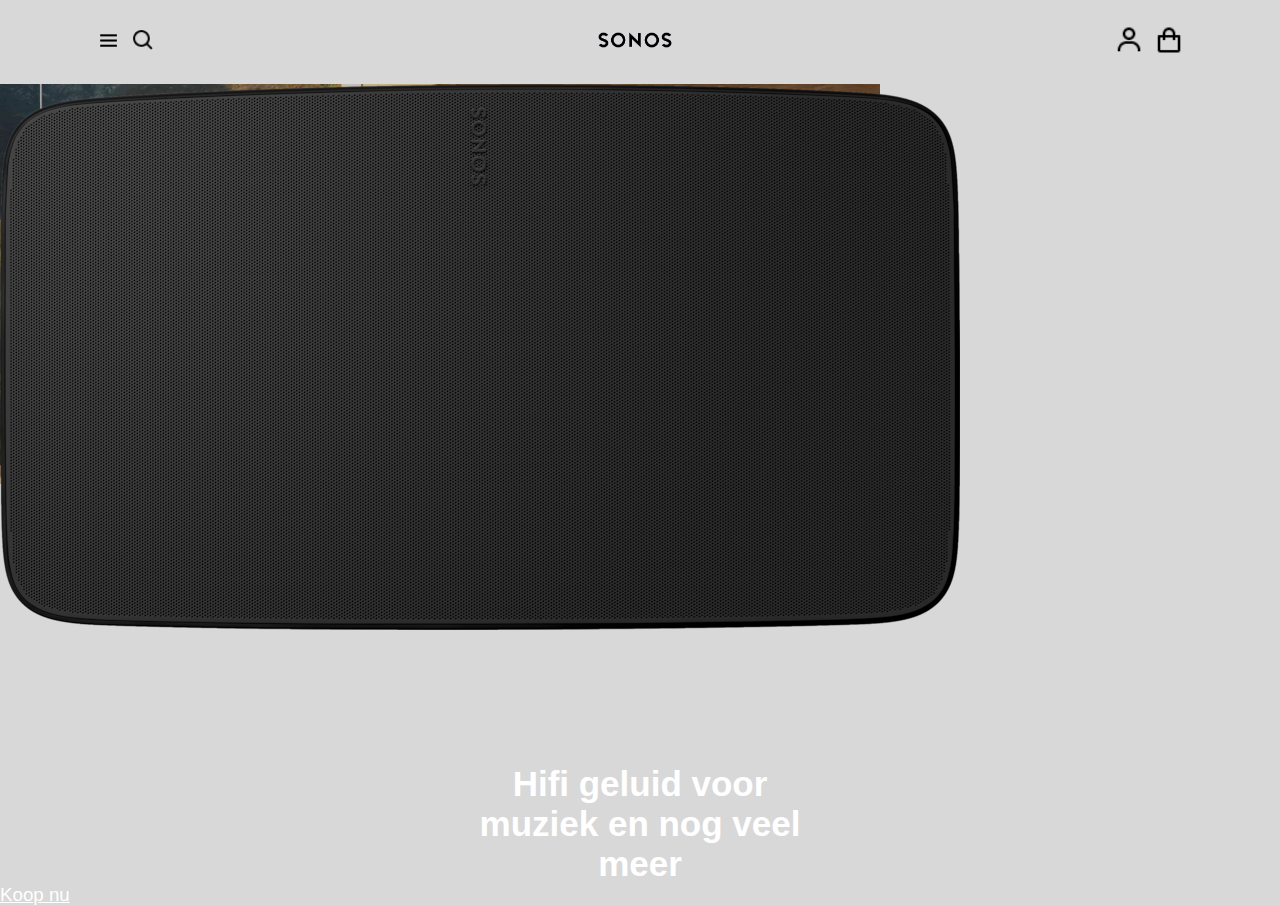
==== speakerpage.html @ 35d71bc7 "Add files via upload" ====
<!doctype html>
<html lang="nl">

<head>
	<meta charset="UTF-8">
	<meta name="author" content="jouw naam">
	<meta name="viewport" content="width=device-width, initial-scale=1">

	<title>Sonos | Draadloze speakers en Home Sound Systems</title>

	<link href="styles/style.css" rel="stylesheet">
</head>

<body>

	<header>
		<!-- Navigation / Hidden Menu -->
		<nav>
			<ul>
			<li><img src="images/menu.png" alt="Menu"></li>
			<li><img src="images/search.png" alt="Search"></li>
			<li><img src="images/sonoslogo.png" alt="sonos logo"></li>
			<li><img src="images/user.png" alt="Sign In"></li>
			<li><img src="images/cart.png" alt="Cart"></li>
			</ul>
		</nav>

		<div class="navigation-hidden">
			<img src="images/menu.png">
		</div>

	</header>

	<main>

<!-- Drop Down Menu -->


<!-- Section 1 Speakerpage -->
<section>

  <img src="images/bigspeaker.png" alt="Big Sonos Speaker">

  <h1>Hifi geluid voor <br> muziek en nog veel <br> meer </h1>

  <h3>Koop nu</h3>

</section>

<!-- Section 2 Speakerpage -->

<!-- Section 3 Speakerpage -->

<!-- Section 4 Speakerpage -->
---- styles/style.css ----
/* Style.CSS */
* {
  padding: 0;
  margin: 0;
}

body {
font-family: helvetica;
background-color: #d8d8d8;
}

.overflow {
  overflow: hidden !important;
}

/*Header */

/*Navigation*/

nav {
  padding: 10px 0;
  background-color: #d8d8d8;
}
nav ul {
  display: flex;
  list-style-type: none;
  align-items: center;
  flex-wrap: wrap;
  width: 85%;
  margin: 15px auto;
}

nav ul li:nth-of-type(1) img {
  width:25px;
  margin-right: 10px;
}

nav ul li:nth-of-type(2) img {
  width:25px;
}

nav ul li:nth-of-type(3) {
  margin-left: auto;
  margin-right: auto;
}

nav ul li:nth-of-type(3) img {
  width:80px;
}

nav ul li:nth-of-type(5) img {
  margin-left: 10px;
}

/* Hidden Menu */

header ul li img {
  width: 30px;
}

.navigation-hidden {
  transform: translateY(-100vh);
  height: 100vh;
  width: 100vw;
  transition: transform .5s;
  background-color: #d8d8d8;
  position: absolute;
  top: 0;
}

.navigation-hidden img {
  width: 25px;
  margin-top: 30px;
  margin-left: 30px;
}

.shownavigation {
  transform: translateY(0);
}

header nav ul li img:first-of-type {
  cursor: pointer;
}

/* Main */

/*Section 1*/

section:nth-of-type(1) {
  width: 100%;
  height: 400px;
  background-image: url("../images/bannerhome.jpg");
  background-position: -400px 0px;
  background-size: cover;
  background-repeat: no-repeat;
}

section:nth-of-type(1) div {
  display: flex;
  margin: 20px auto;
  width: 85%;
  justify-content: space-around;
  align-items: center;
}

h1 {
  color: white;
  font-family: helvetica;
  text-align: center;
  font-size: 35px;
  padding-top: 130px;
}

section:nth-of-type(1) button {
  color: white;
  text-align: center;
  border-radius: 20px;
  border: 1px solid white;
  background-color: rgba(255, 0, 0, 0.0);
  padding: 7px 13px;
  font-family: helvetica;
  font-size: 16px;
}

section:nth-of-type(1) h3 {
  color: white;
  font-weight: normal;
  text-decoration: underline;
}

/* Section 2 */

section:nth-of-type(2) {
  background-color: #d8a158;
  margin-top: 25px;
}

section:nth-of-type(2) h2 {
  font-size: 27px;
  text-align: center;
  padding-top: 30px;
}

section:nth-of-type(2) h3 {
  font-size: 15px;
  text-align: center;
  text-decoration: underline;
  font-weight: normal;
  padding-top: 15px;
}

section:nth-of-type(2) img {
  width: 110%;
  padding-top: 10px;
  padding-bottom: 30px;
}

/* Section 3 */

section:nth-of-type(3) {
  margin-top: 25px;
   background: linear-gradient(180deg, #1c5f4a 80%, #d8d8d8 20%);
}

section:nth-of-type(3) h2 {
  color: white;
  padding-top: 35px;
  padding-left: 20px;
  font-size: 32px;
}

section:nth-of-type(3) p {
  color: white;
  font-size: 14px;
  padding-left: 20px;
  padding-top: 10px;
  padding-right: 20px;
  font-weight: normal;
}

section:nth-of-type(3) h3 {
  padding-left: 20px;
  padding-top: 15px;
  text-decoration: underline;
  color: white;
  font-size: 15px;
}

section:nth-of-type(3) img {
  padding-top: 40px;
  padding-left: 60px;
  width: 65%;
}

/* Section 4 */

section:nth-of-type(4) {
  margin-top: 35px;
}

section:nth-of-type(4) h2 {
  text-align: center;
  font-size: 30px;
}

section:nth-of-type(4) p {
  text-align: center;
  padding-top: 15px;
}

section:nth-of-type(4) h3 {
  text-align: center;
  text-decoration: underline;
  font-size: 15px;
  padding-top: 15px;
  padding-bottom: 20px;
  font-weight: normal;
}

section:nth-of-type(4) ul {
  display: flex;
  list-style-type: none;
  position: relative;
  z-index: 1;
  margin-top: 50px;
}

section:nth-of-type(4) ul li {
  position: absolute;
}

section:nth-of-type(4) ul li:first-of-type {
  z-index: 3;
  left: 0;
}

section:nth-of-type(4) ul li:nth-of-type(2) {
  left: 10vw;
  z-index: 4;
}

section:nth-of-type(4) ul li:nth-of-type(3) {
  z-index: 5;
  left: 0;
  right: 0;
  margin: auto;
  width: 200px;
  top: -25px;
}

section:nth-of-type(4) ul li:nth-of-type(3) img {
  width: 200px;
}

section:nth-of-type(4) ul li:nth-of-type(4) {
  z-index: 4;
  right: 10vw;
}

section:nth-of-type(4) ul li:nth-of-type(5) {
  z-index: 3;
  right: 0;
}

section:nth-of-type(4) img {
  width: 150px;
}

section:nth-of-type(4) p:nth-of-type(2) {
  text-align: left;
  padding-left: 65px;
  margin-top: 200px;
}

/* Footer */

footer {
  margin-top: 50px;
}

footer ul:nth-of-type(1) {
  font-size: 20px;
  padding-left: 40px;
  list-style-type: none;
  line-height: 40px;
  font-weight: bold;
}

footer ul:nth-of-type(2) {
  padding-left: 40px;
  padding-top: 40px;
  list-style-type: none;
  line-height: 32px;
  font-size: 14px;
}

footer img {
  width: 5%;
}

footer div {
  display: flex;
  margin-top: 30px;
  padding-left: 40px;

}
footer ul:nth-of-type(3) {
  display: flex;
  margin: 0 auto;
  justify-content: space-between;
  margin-left: 50px;
  margin-right: 50px;
  padding-top: 20px;
  font-weight: normal;
}

footer ul:nth-of-type(4) {
  padding-top: 25px;
  padding-left: 40px;
  list-style-type: none;
}
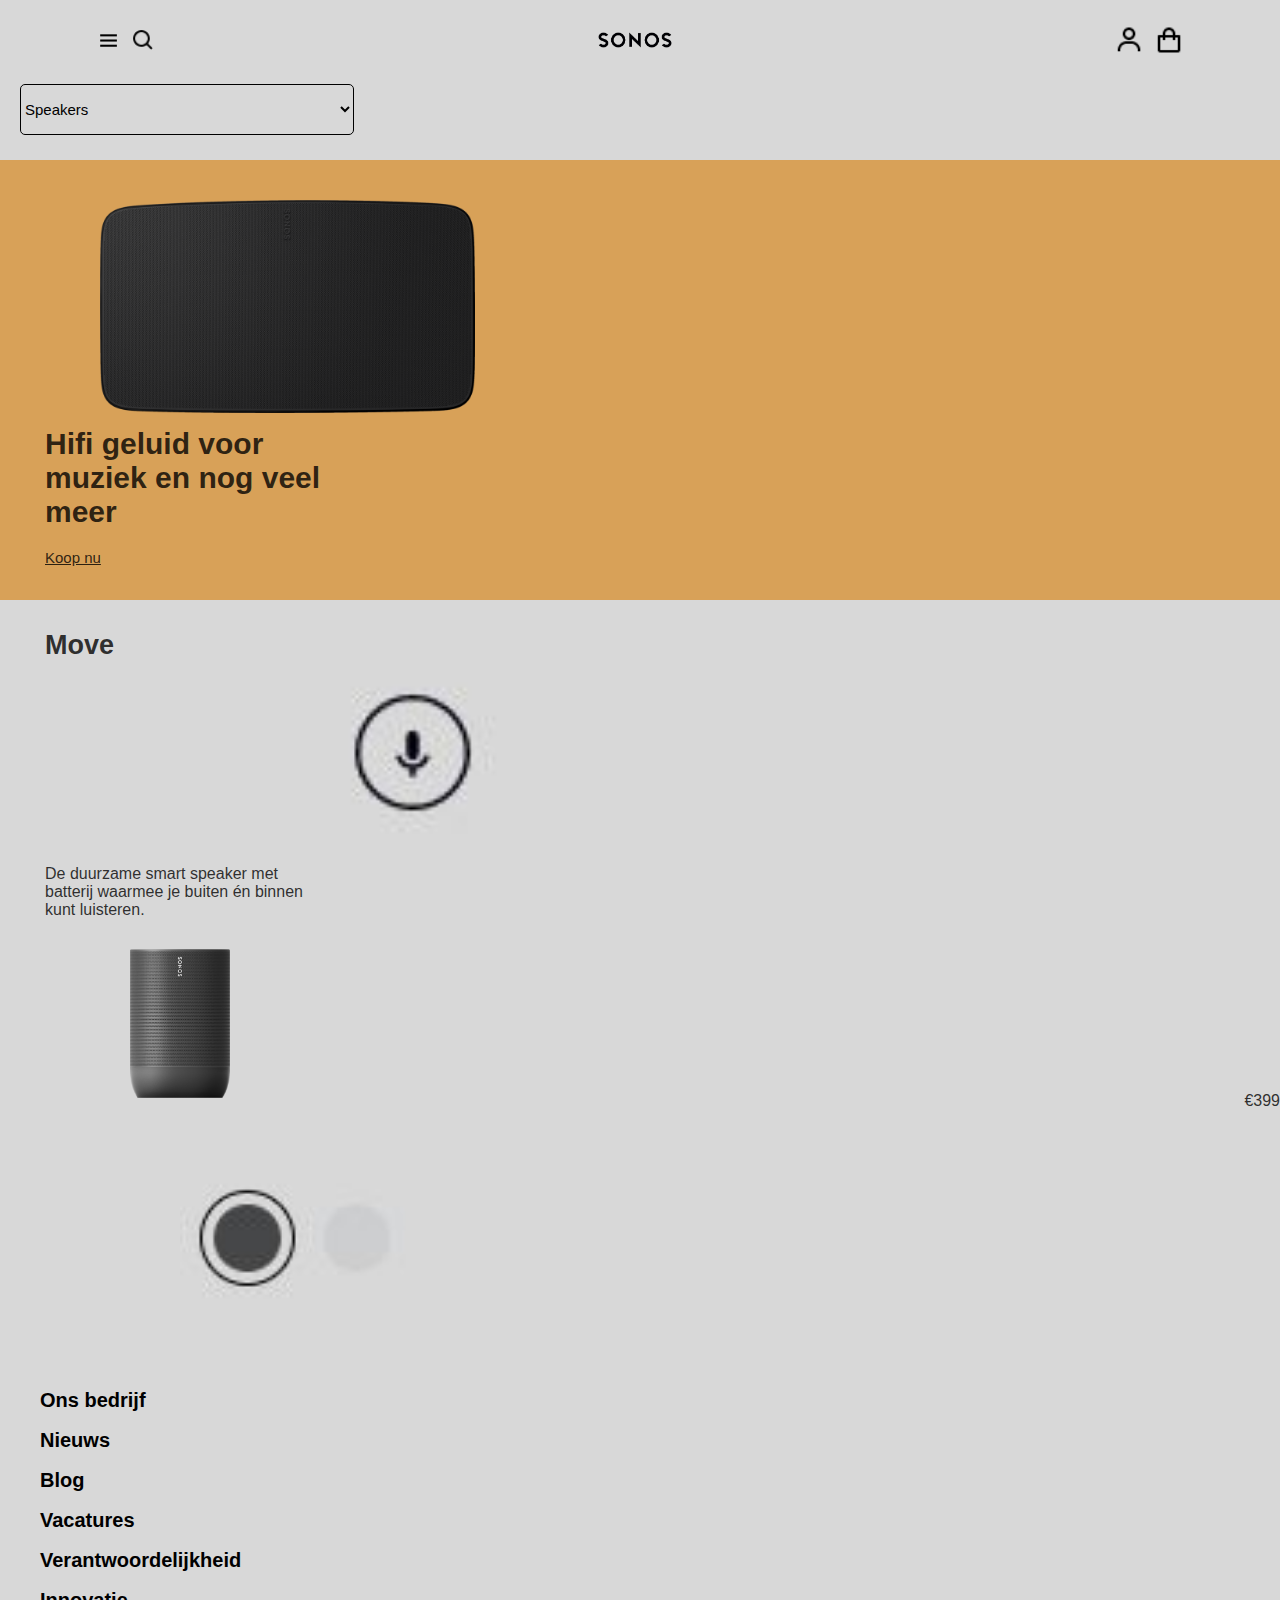
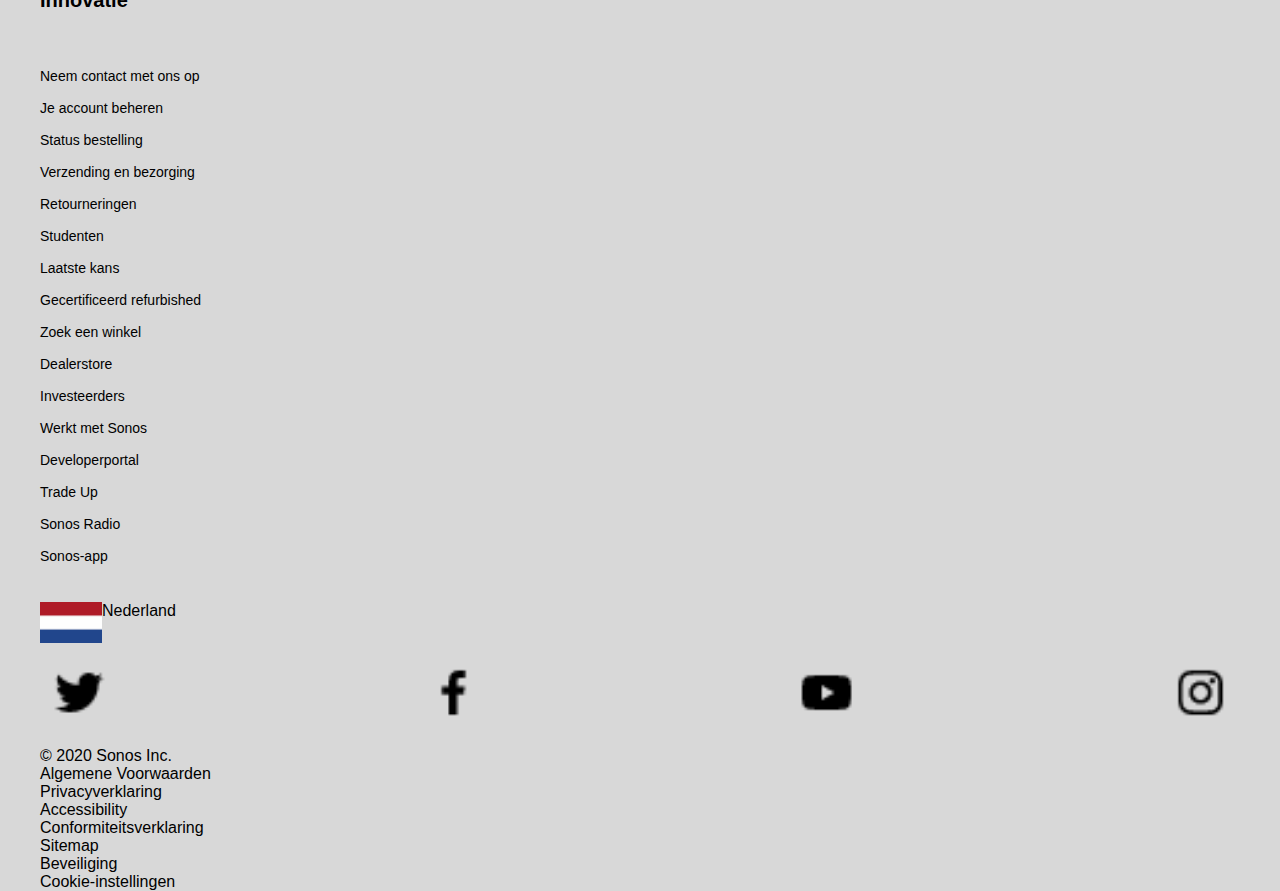
==== commit e44bdb56: "Add files via upload" ====
--- a/speakerpage.html
+++ b/speakerpage.html
@@ -31,10 +31,17 @@
 
 	</header>
 
-	<main>
+	<main id="secondpage">
 
 <!-- Drop Down Menu -->
-
+<form>
+  <select>
+    <option value="speakers">Speakers</option>
+    <option value="homecinema">Home Cinema</option>
+    <option value="audiocomponenten">Audio Componenten</option>
+    <option value="speakersets">Speakersets</option>
+  </select>
+</form>
 
 <!-- Section 1 Speakerpage -->
 <section>
@@ -48,7 +55,87 @@
 </section>
 
 <!-- Section 2 Speakerpage -->
+<section>
+
+	<div>
+		<h2>Move</h2>
+
+		<img src="images/microphone.JPG" alt="microphone">
+	</div>
+
+	<p>De duurzame smart speaker met <br> batterij waarmee je buiten én binnen <br> kunt luisteren. </p>
+
+	<img src="images/greyspeaker.png" alt="greyspeaker">
+
+	<div>
+		<img src="images/colorpick.JPG" alt="colorpick">
+
+		<p>€399</p>
+	</div>
+</section>
 
 <!-- Section 3 Speakerpage -->
 
 <!-- Section 4 Speakerpage -->
+
+	<script src="scripts/script.js"></script>
+</main>
+
+<footer>
+<ul>
+	<li>Ons bedrijf</li>
+	<li>Nieuws</li>
+	<li>Blog</li>
+	<li>Vacatures</li>
+	<li>Verantwoordelijkheid</li>
+	<li>Innovatie</li>
+</ul>
+
+<ul>
+	<li>Neem contact met ons op</li>
+	<li>Je account beheren</li>
+	<li>Status bestelling</li>
+	<li>Verzending en bezorging</li>
+	<li>Retourneringen</li>
+	<li>Studenten</li>
+	<li>Laatste kans</li>
+	<li>Gecertificeerd refurbished</li>
+	<li>Zoek een winkel</li>
+	<li>Dealerstore</li>
+	<li>Investeerders</li>
+	<li>Werkt met Sonos</li>
+	<li>Developerportal</li>
+	<li>Trade Up</li>
+	<li>Sonos Radio</li>
+	<li>Sonos-app</li>
+</ul>
+
+<div>
+	<img src="images/vlag.jpg" alt="vlag">
+	<p>Nederland</p>
+</div>
+
+
+<ul>
+	<img src="images/twitter.png" alt="twitter">
+	<img src="images/facebook.png" alt="facebook">
+	<img src="images/youtube.png" alt="youtube">
+	<img src="images/instagram.png" alt="instagram">
+</ul>
+
+<ul>
+	<li>© 2020 Sonos Inc.</li>
+	<li>Algemene Voorwaarden</li>
+	<li>Privacyverklaring</li>
+	<li>Accessibility</li>
+	<li>Conformiteitsverklaring</li>
+	<li>Sitemap</li>
+	<li>Beveiliging</li>
+	<li>Cookie-instellingen</li>
+</ul>
+
+</footer>
+
+</body>
+
+</html>
--- a/styles/style.css
+++ b/styles/style.css
@@ -319,3 +319,99 @@
   padding-left: 40px;
   list-style-type: none;
 }
+
+/* PAGE 2 */
+
+/* Drop Down Menu */
+
+#secondpage form select {
+  justify-content: center;
+  background-color: #d8d8d8;
+  border-width: 1px;
+  border-color: black;
+  border-radius: 5px;
+  margin-bottom: 25px;
+  margin-left: 20px;
+  margin-right: 20px;
+  padding-right: 175px;
+  padding-bottom: 15px;
+  padding-top: 15px;
+  font-size: 15px;
+}
+
+/* Section 1 Speakerpage */
+
+#secondpage section:nth-of-type(1) {
+  background-image: none;
+  background-color: #d8a158;
+  height: 450px;
+}
+
+#secondpage section:nth-of-type(1) img {
+  width: 375px;
+  padding-top: 40px;
+  margin-left: 100px;
+}
+
+#secondpage section:nth-of-type(1) h1 {
+  color: #000000CC;
+  font-family: helvetica;
+  text-align: left;
+  font-size: 30px;
+  justify-content: center;
+  padding-top: 10px;
+  padding-left: 45px;
+}
+
+#secondpage section:nth-of-type(1) h3 {
+  color: #000000CC;
+  font-size: 15px;
+  font-weight: normal;
+  text-decoration: underline;
+  text-align: left;
+  padding-top: 20px;
+  padding-left: 45px;
+}
+
+/* Section 2 Speakerpage */
+#secondpage section:nth-of-type(2) {
+  background-color: #d8d8d8;
+  margin-top: -10px;
+}
+
+#secondpage section:nth-of-type(2) div {
+  display: flex;
+}
+
+#secondpage section:nth-of-type(2) div img {
+  width: 18%;
+  padding-left: 180px;
+}
+
+#secondpage section:nth-of-type(2) h2 {
+  color: #000000CC;
+  text-align: left;
+  padding-left: 45px;
+}
+
+#secondpage section:nth-of-type(2) p {
+    color: #000000CC;
+    text-align: left;
+    padding-left: 45px;
+    margin-top: -40px;
+}
+
+#secondpage section:nth-of-type(2) img {
+  width: 100px;
+  margin-top: 20px;
+  padding-left: 130px;
+}
+
+#secondpage div:nth-of-type(2) {
+  display: flex;
+  justify-content: space-between;
+}
+
+/* Section 3 Speakerpage */
+
+/* Section 4 Speakerpage */
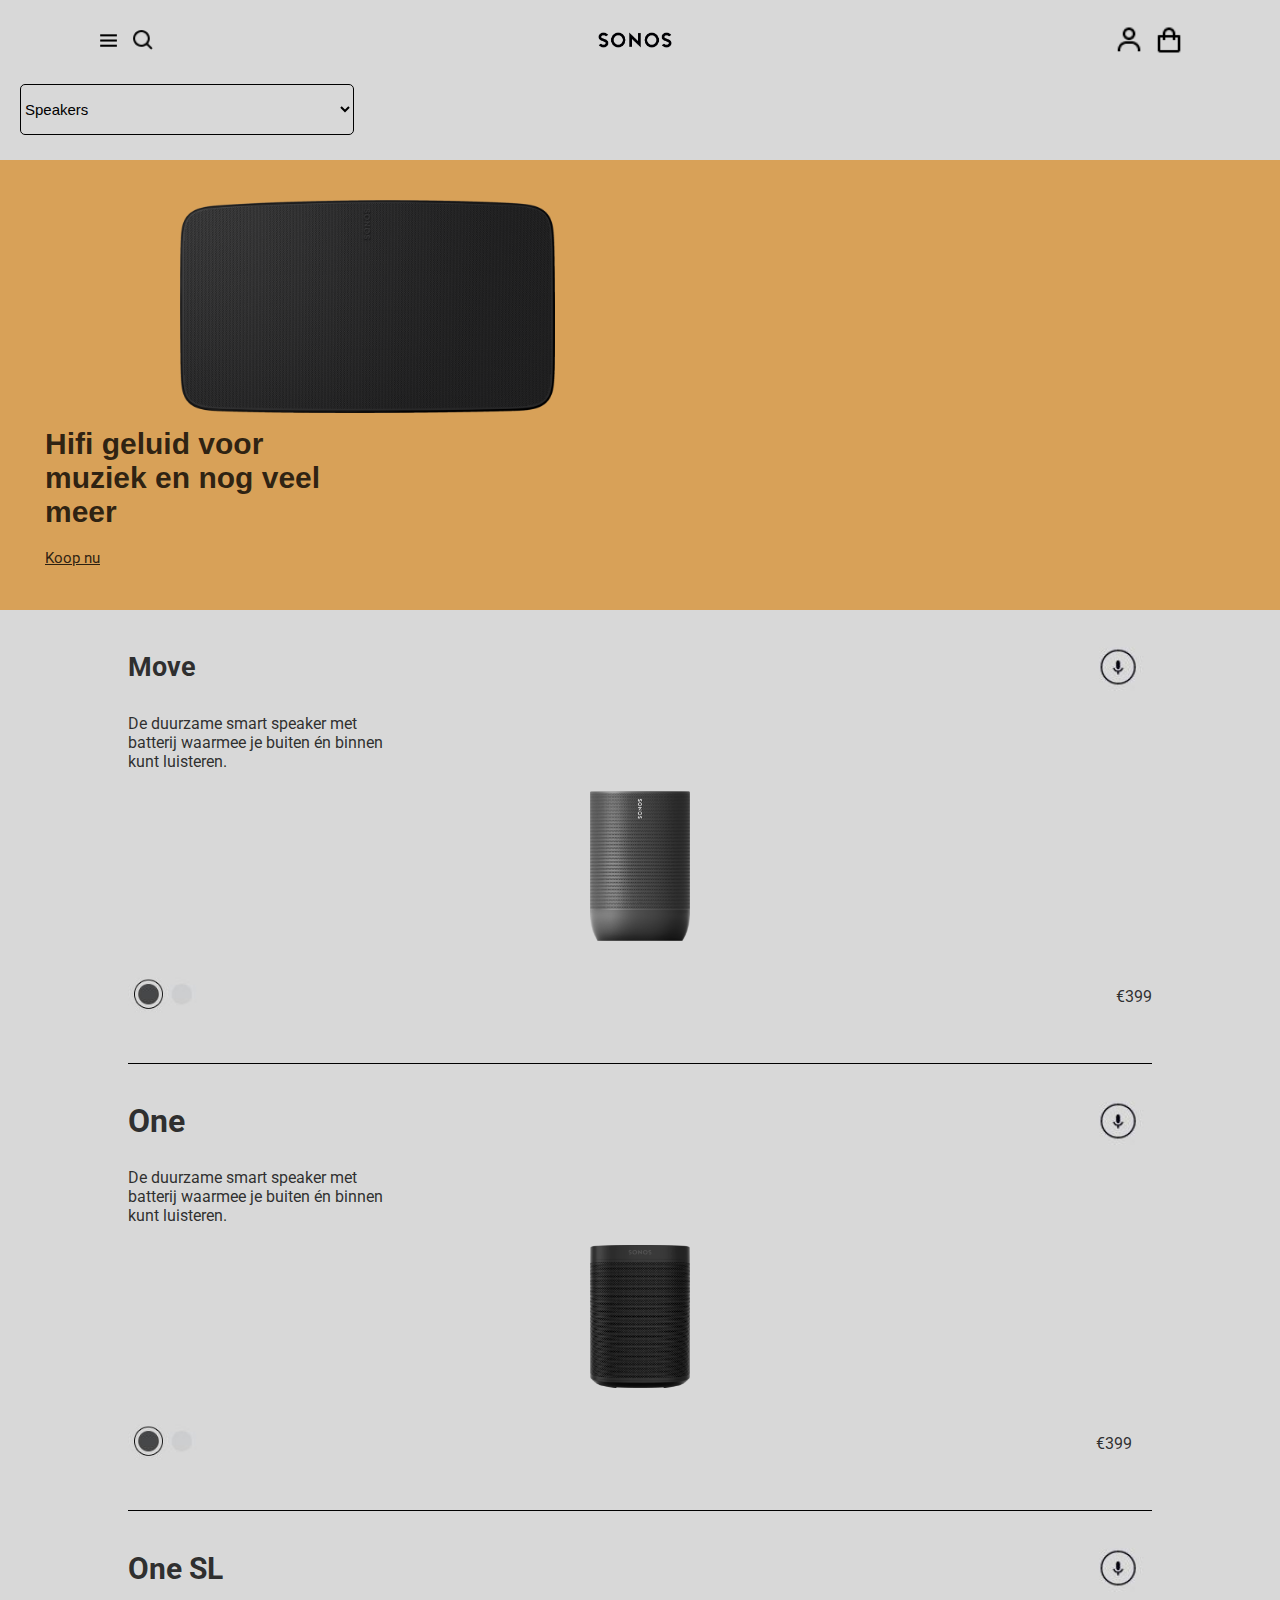
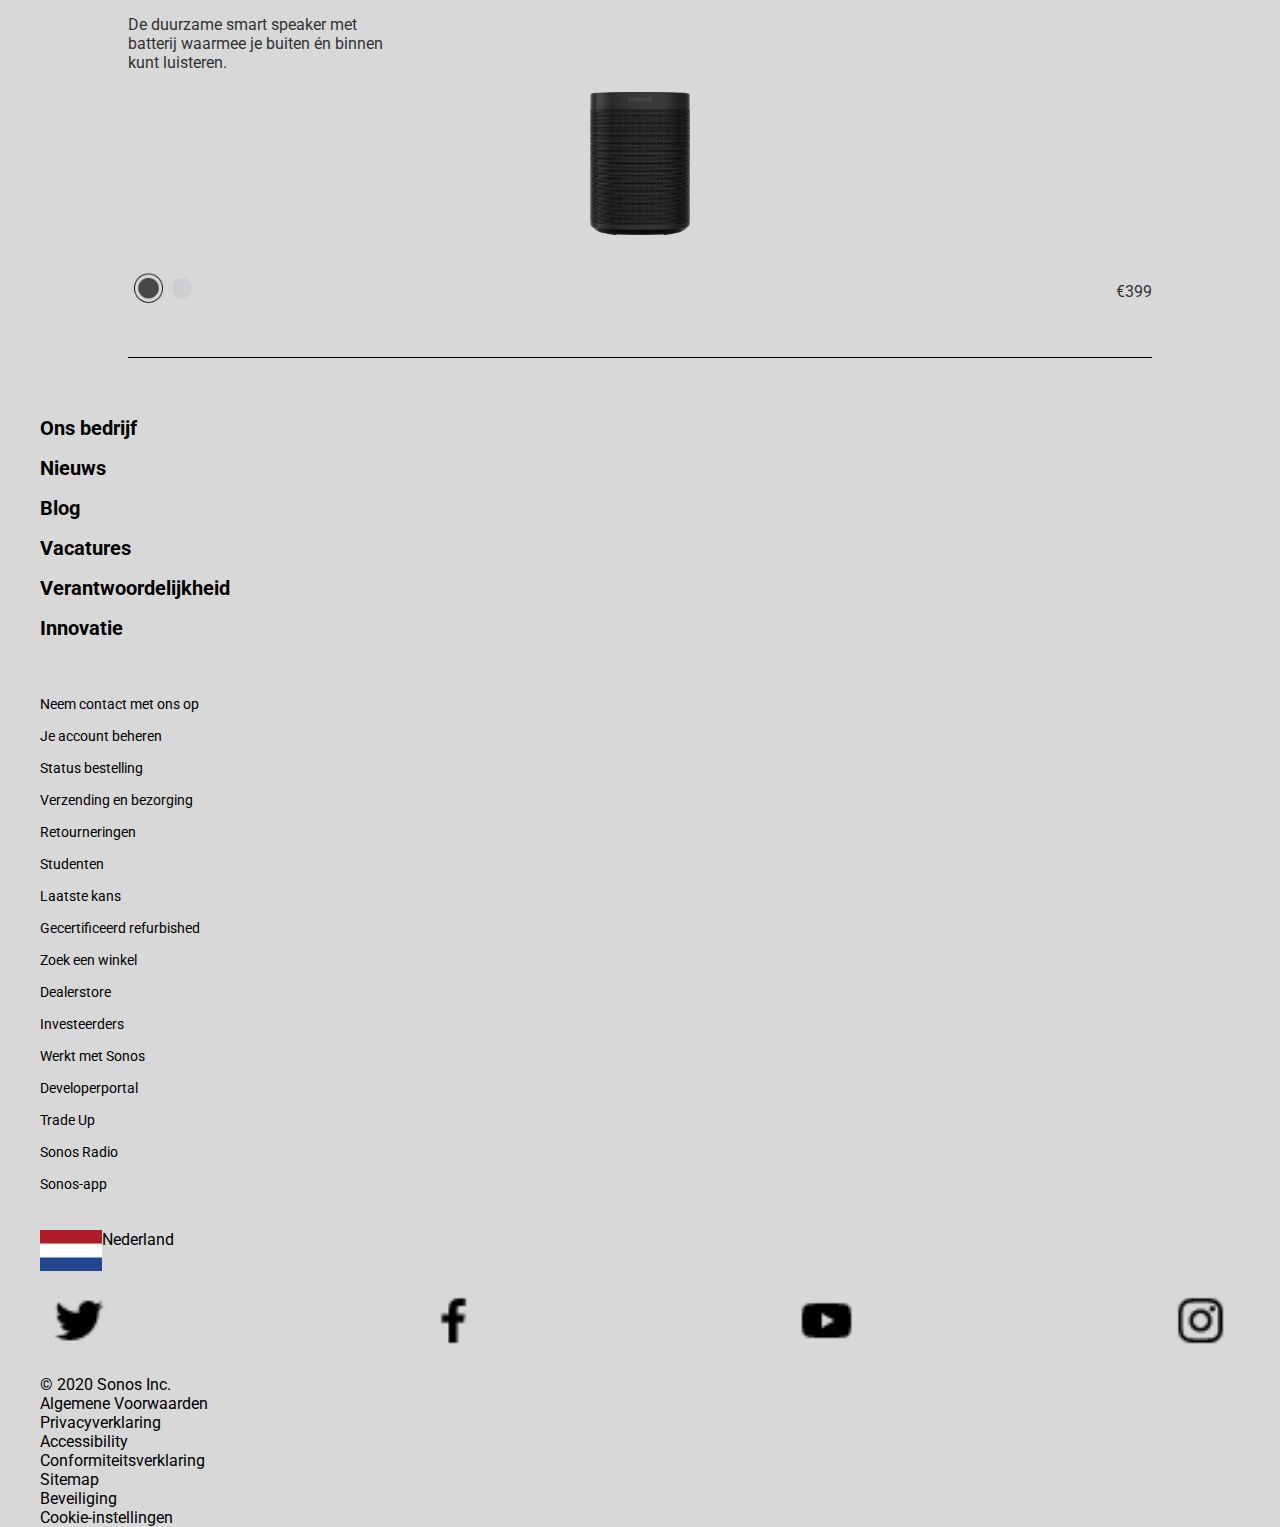
==== commit d8b53396: "Add files via upload" ====
--- a/speakerpage.html
+++ b/speakerpage.html
@@ -7,7 +7,7 @@
 	<meta name="viewport" content="width=device-width, initial-scale=1">
 
 	<title>Sonos | Draadloze speakers en Home Sound Systems</title>
-
+	<link href="https://fonts.googleapis.com/css2?family=Roboto&display=swap" rel="stylesheet">
 	<link href="styles/style.css" rel="stylesheet">
 </head>
 
@@ -19,7 +19,7 @@
 			<ul>
 			<li><img src="images/menu.png" alt="Menu"></li>
 			<li><img src="images/search.png" alt="Search"></li>
-			<li><img src="images/sonoslogo.png" alt="sonos logo"></li>
+			<li><a href="index.html"><img src="images/sonoslogo.png" alt="sonos logo"></a></li>
 			<li><img src="images/user.png" alt="Sign In"></li>
 			<li><img src="images/cart.png" alt="Cart"></li>
 			</ul>
@@ -60,23 +60,61 @@
 	<div>
 		<h2>Move</h2>
 
-		<img src="images/microphone.JPG" alt="microphone">
+		<img class="microphone" src="images/microphone.JPG" alt="microphone">
 	</div>
 
 	<p>De duurzame smart speaker met <br> batterij waarmee je buiten én binnen <br> kunt luisteren. </p>
 
-	<img src="images/greyspeaker.png" alt="greyspeaker">
+	<img class="speaker" src="images/greyspeaker.png" alt="greyspeaker">
 
 	<div>
-		<img src="images/colorpick.JPG" alt="colorpick">
+		<img class="colorpick" src="images/colorpick.JPG" alt="colorpick">
 
-		<p>€399</p>
+		<p class="prijs">€399</p>
 	</div>
+
 </section>
 
 <!-- Section 3 Speakerpage -->
+<section>
+
+		<div>
+			<h2>One</h2>
+
+			<img class="microphone" src="images/microphone.JPG" alt="microphone">
+		</div>
+
+		<p>De duurzame smart speaker met <br> batterij waarmee je buiten én binnen <br> kunt luisteren. </p>
+
+		<img class="speaker" src="images/blackspeaker.png" alt="blackspeaker">
+
+		<div>
+			<img class="colorpick" src="images/colorpick.JPG" alt="colorpick">
+
+			<p class="prijs">€399</p>
+		</div>
+</section>
 
 <!-- Section 4 Speakerpage -->
+<section>
+
+		<div>
+			<h2>One SL</h2>
+
+			<img class="microphone" src="images/microphone.JPG" alt="microphone">
+		</div>
+
+		<p>De duurzame smart speaker met <br> batterij waarmee je buiten én binnen <br> kunt luisteren. </p>
+
+		<img class="speaker" src="images/blackspeaker.png" alt="blackspeaker">
+
+		<div>
+			<img class="colorpick" src="images/colorpick.JPG" alt="colorpick">
+
+			<p class="prijs">€399</p>
+		</div>
+
+</section>
 
 	<script src="scripts/script.js"></script>
 </main>
--- a/styles/style.css
+++ b/styles/style.css
@@ -5,7 +5,7 @@
 }
 
 body {
-font-family: helvetica;
+font-family: 'Roboto', sans-serif;
 background-color: #d8d8d8;
 }
 
@@ -46,10 +46,15 @@
 
 nav ul li:nth-of-type(3) img {
   width:80px;
+  transition: 1s;
 }
 
 nav ul li:nth-of-type(5) img {
   margin-left: 10px;
+}
+
+nav ul li:nth-of-type(3) img:hover {
+transform: scaleX(-1);
 }
 
 /* Hidden Menu */
@@ -80,6 +85,20 @@
 
 header nav ul li img:first-of-type {
   cursor: pointer;
+}
+
+.navigation-hidden a {
+  font-size: 40px;
+  font-weight: 200;
+  margin-top: 20px;
+  margin-left: 30px;
+  text-decoration: none;
+  color: black;
+  display: block;
+}
+
+.navigation-hidden a:hover {
+  color: #d8a158;
 }
 
 /* Main */
@@ -122,7 +141,7 @@
   font-size: 16px;
 }
 
-section:nth-of-type(1) h3 {
+section:nth-of-type(1) a {
   color: white;
   font-weight: normal;
   text-decoration: underline;
@@ -141,10 +160,10 @@
   padding-top: 30px;
 }
 
-section:nth-of-type(2) h3 {
+section:nth-of-type(2) a {
   font-size: 15px;
-  text-align: center;
-  text-decoration: underline;
+  margin: 0 auto;
+  display: block;
   font-weight: normal;
   padding-top: 15px;
 }
@@ -250,6 +269,11 @@
 
 section:nth-of-type(4) ul li:nth-of-type(3) img {
   width: 200px;
+  transition: .5s;
+}
+
+section:nth-of-type(4) ul li:nth-of-type(3) img:hover {
+  transform: scale(1.3);
 }
 
 section:nth-of-type(4) ul li:nth-of-type(4) {
@@ -350,7 +374,7 @@
 #secondpage section:nth-of-type(1) img {
   width: 375px;
   padding-top: 40px;
-  margin-left: 100px;
+  margin-left: 180px;
 }
 
 #secondpage section:nth-of-type(1) h1 {
@@ -381,30 +405,52 @@
 
 #secondpage section:nth-of-type(2) div {
   display: flex;
-}
-
-#secondpage section:nth-of-type(2) div img {
-  width: 18%;
-  padding-left: 180px;
+  justify-content: space-between;
+  align-items: center;
+  height: auto;
+  width: 80%;
+  margin: 30px auto 0px auto;
+}
+
+#secondpage section:nth-of-type(2) div img:nth-of-type(2) {
+  margin: 0 auto !important;
+  display: block;
 }
 
 #secondpage section:nth-of-type(2) h2 {
   color: #000000CC;
-  text-align: left;
-  padding-left: 45px;
+  padding-top: inherit;
 }
 
 #secondpage section:nth-of-type(2) p {
     color: #000000CC;
-    text-align: left;
-    padding-left: 45px;
-    margin-top: -40px;
-}
-
-#secondpage section:nth-of-type(2) img {
+    width: 80%;
+    display: block;
+    margin: 0 auto;
+    padding-top: 10px;
+}
+
+#secondpage .microphone {
+  padding: inherit !important;
+  margin: 0;
+  width: 70px !important;
+}
+
+#secondpage .speaker {
   width: 100px;
   margin-top: 20px;
-  padding-left: 130px;
+  display: block;
+  margin: 20px auto;
+}
+
+#secondpage .colorpick {
+  width: 70px;
+  padding: 0;
+}
+
+#secondpage .prijs {
+  width: auto !important;
+  margin: 0 !important;
 }
 
 #secondpage div:nth-of-type(2) {
@@ -412,6 +458,142 @@
   justify-content: space-between;
 }
 
+#secondpage div:last-of-type {
+  border-bottom: 1px solid black;
+  padding-bottom: 50px;
+}
+
 /* Section 3 Speakerpage */
+#secondpage section:nth-of-type(3) {
+  background: #d8d8d8;
+  margin-top: -10px;
+}
+
+#secondpage section:nth-of-type(3) div {
+  display: flex;
+  justify-content: space-between;
+  align-items: center;
+  height: auto;
+  width: 80%;
+  margin: 30px auto 0px auto;
+}
+
+#secondpage section:nth-of-type(3) div img:nth-of-type(2) {
+  margin: 0 auto !important;
+  display: block;
+}
+
+#secondpage section:nth-of-type(3) h2 {
+  color: #000000CC;
+  padding: inherit;
+}
+
+#secondpage section:nth-of-type(3) p {
+    color: #000000CC;
+    width: 80%;
+    display: block;
+    margin: 0 auto;
+    padding-top: 10px;
+    font-size: 16px;
+}
+
+#secondpage .microphone {
+  padding: inherit !important;
+  margin: 0;
+  width: 70px !important;
+}
+
+#secondpage .speaker {
+  width: 100px;
+  margin-top: 20px;
+  display: block;
+  margin: 20px auto;
+  padding: inherit;
+}
+
+#secondpage .colorpick {
+  width: 70px;
+  padding: 0;
+}
+
+#secondpage .prijs {
+  width: auto !important;
+  margin: 0 !important;
+}
+
+#secondpage div:nth-of-type(3) {
+  display: flex;
+  justify-content: space-between;
+}
+
+#secondpage section:nth-of-type(3) div:last-of-type {
+  border-bottom: 1px solid black;
+  padding-bottom: 50px;
+}
 
 /* Section 4 Speakerpage */
+#secondpage section:nth-of-type(4) {
+  background: #d8d8d8;
+  margin-top: -10px;
+}
+
+#secondpage section:nth-of-type(4) div {
+  display: flex;
+  justify-content: space-between;
+  align-items: center;
+  height: auto;
+  width: 80%;
+  margin: 30px auto 0px auto;
+}
+
+#secondpage section:nth-of-type(4) div img:nth-of-type(2) {
+  margin: 0 auto !important;
+  display: block;
+}
+
+#secondpage section:nth-of-type(4) h2 {
+  color: #000000CC;
+  padding-top: inherit;
+}
+
+#secondpage section:nth-of-type(4) p {
+    color: #000000CC;
+    width: 80%;
+    display: block;
+    margin: 0 auto;
+    padding-top: 10px;
+    text-align: left;
+}
+
+#secondpage .microphone {
+  padding: inherit !important;
+  margin: 0;
+  width: 70px !important;
+}
+
+#secondpage .speaker {
+  width: 100px;
+  margin-top: 20px;
+  display: block;
+  margin: 20px auto;
+}
+
+#secondpage .colorpick {
+  width: 70px;
+  padding: 0;
+}
+
+#secondpage .prijs {
+  width: auto !important;
+  margin: 0 !important;
+}
+
+#secondpage div:nth-of-type(4) {
+  display: flex;
+  justify-content: space-between;
+}
+
+#secondpage section:nth-of-type(4) div:last-of-type {
+  border-bottom: 1px solid black;
+  padding-bottom: 50px;
+}
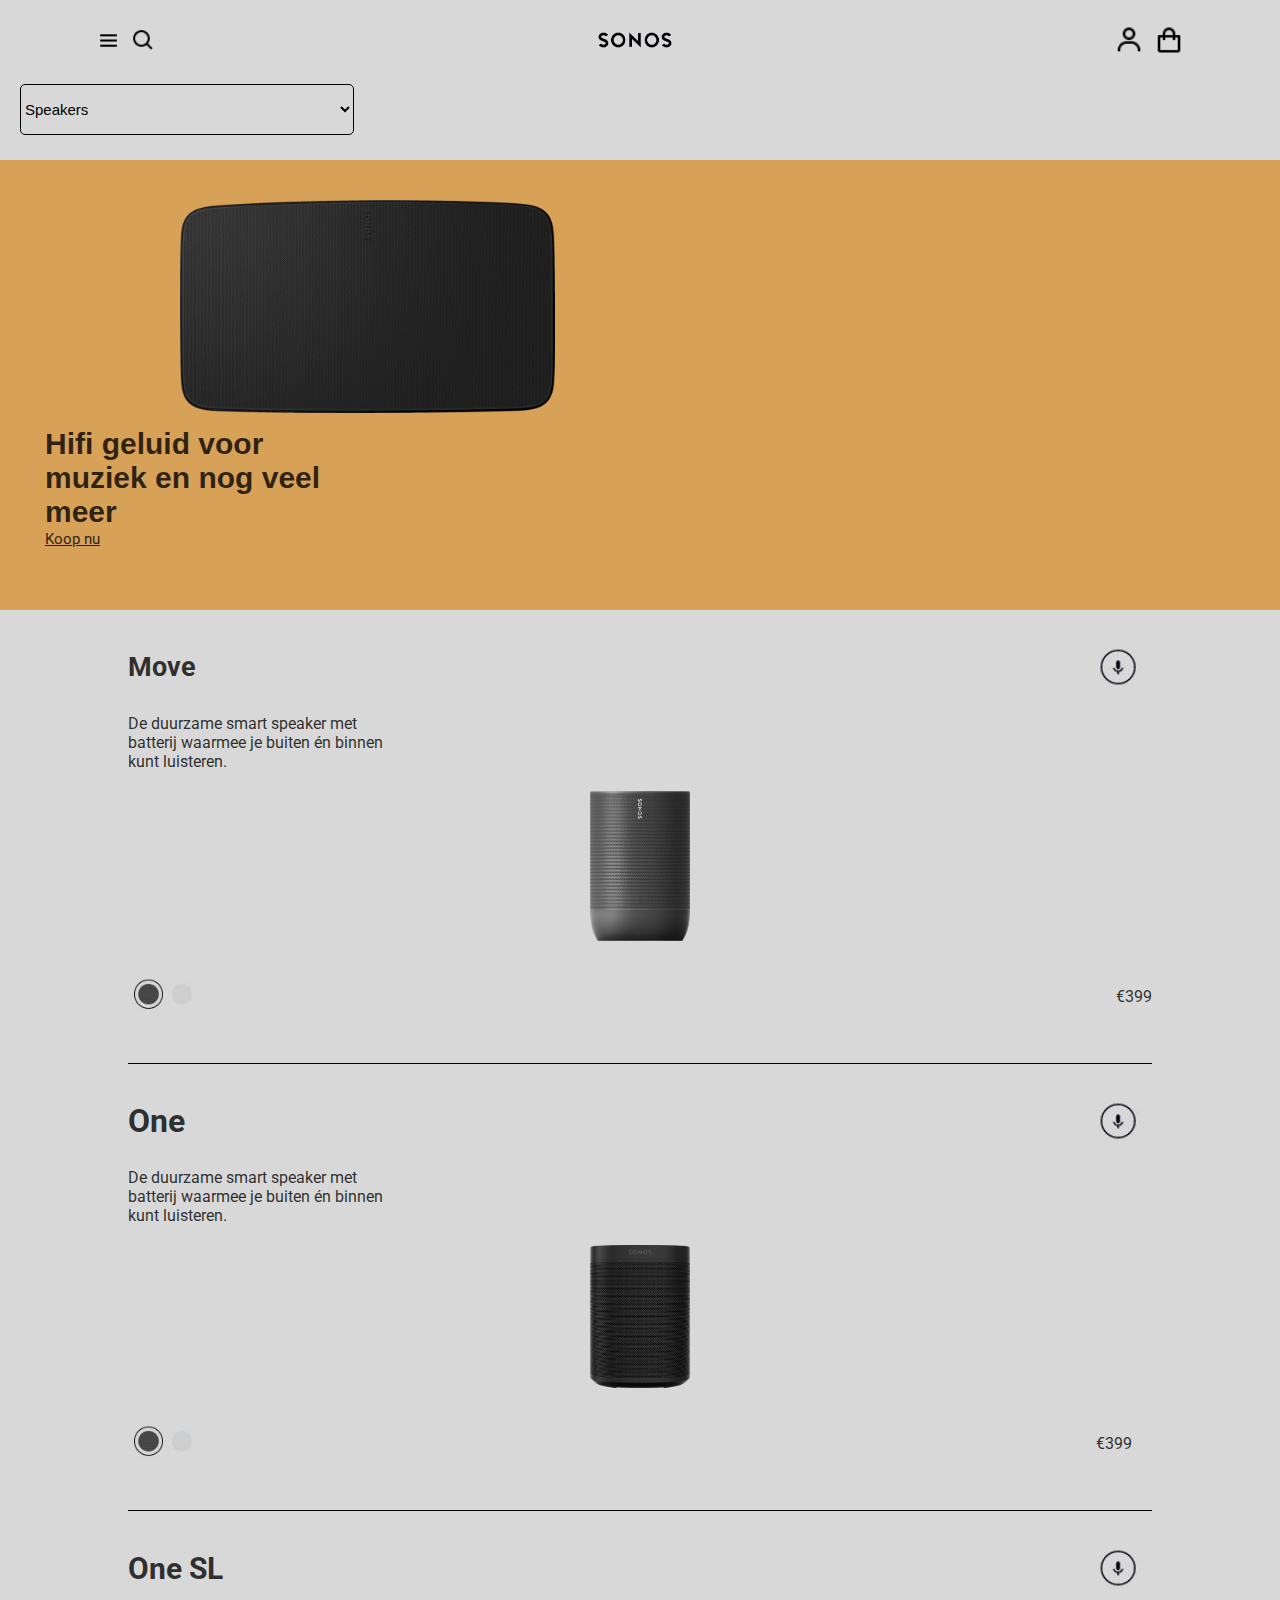
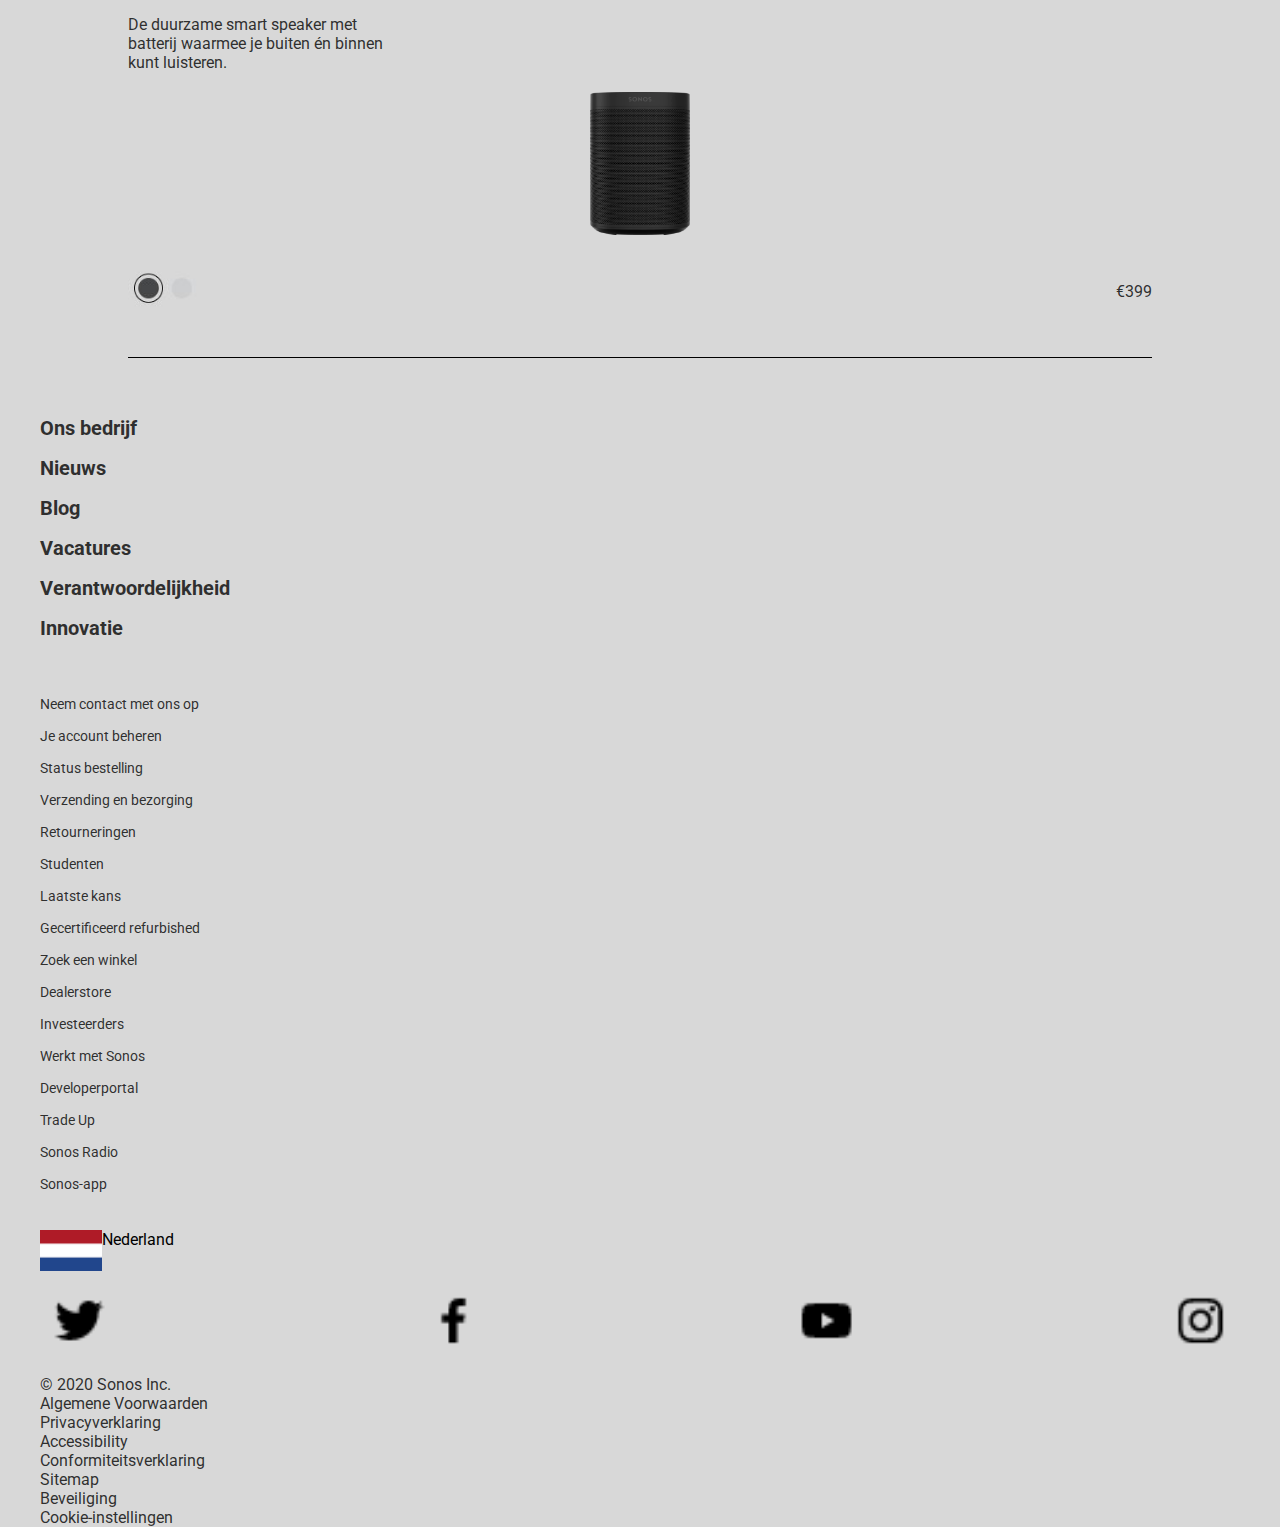
==== commit d24346fc: "Add files via upload" ====
--- a/speakerpage.html
+++ b/speakerpage.html
@@ -14,7 +14,7 @@
 <body>
 
 	<header>
-		<!-- Navigation / Hidden Menu -->
+		<!-- Navigation -->
 		<nav>
 			<ul>
 			<li><img src="images/menu.png" alt="Menu"></li>
@@ -25,6 +25,7 @@
 			</ul>
 		</nav>
 
+		<!-- Hidden Menu -->
 		<div class="navigation-hidden">
 			<img src="images/menu.png">
 		</div>
@@ -50,7 +51,7 @@
 
   <h1>Hifi geluid voor <br> muziek en nog veel <br> meer </h1>
 
-  <h3>Koop nu</h3>
+	<a href="#">Koop nu</a>
 
 </section>
 
--- a/styles/style.css
+++ b/styles/style.css
@@ -156,20 +156,23 @@
 
 section:nth-of-type(2) h2 {
   font-size: 27px;
+  color: #000000CC;
   text-align: center;
   padding-top: 30px;
 }
 
 section:nth-of-type(2) a {
   font-size: 15px;
+  color: #000000CC;
   margin: 0 auto;
   display: block;
   font-weight: normal;
   padding-top: 15px;
+  text-align: center;
 }
 
 section:nth-of-type(2) img {
-  width: 110%;
+  width: 100%;
   padding-top: 10px;
   padding-bottom: 30px;
 }
@@ -197,10 +200,9 @@
   font-weight: normal;
 }
 
-section:nth-of-type(3) h3 {
+section:nth-of-type(3) a {
   padding-left: 20px;
-  padding-top: 15px;
-  text-decoration: underline;
+  padding-top: 20px;
   color: white;
   font-size: 15px;
 }
@@ -219,18 +221,21 @@
 
 section:nth-of-type(4) h2 {
   text-align: center;
+  color: #000000CC;
   font-size: 30px;
 }
 
 section:nth-of-type(4) p {
   text-align: center;
+  color: #000000CC;
   padding-top: 15px;
 }
 
-section:nth-of-type(4) h3 {
+section:nth-of-type(4) a {
+  font-size: 15px;
+  color: #000000CC;
+  display: block;
   text-align: center;
-  text-decoration: underline;
-  font-size: 15px;
   padding-top: 15px;
   padding-bottom: 20px;
   font-weight: normal;
@@ -304,6 +309,7 @@
 
 footer ul:nth-of-type(1) {
   font-size: 20px;
+  color: #000000CC;
   padding-left: 40px;
   list-style-type: none;
   line-height: 40px;
@@ -311,6 +317,7 @@
 }
 
 footer ul:nth-of-type(2) {
+  color: #000000CC;
   padding-left: 40px;
   padding-top: 40px;
   list-style-type: none;
@@ -329,6 +336,7 @@
 
 }
 footer ul:nth-of-type(3) {
+  color: #000000CC;
   display: flex;
   margin: 0 auto;
   justify-content: space-between;
@@ -339,6 +347,7 @@
 }
 
 footer ul:nth-of-type(4) {
+color: #000000CC;
   padding-top: 25px;
   padding-left: 40px;
   list-style-type: none;
@@ -369,6 +378,7 @@
   background-image: none;
   background-color: #d8a158;
   height: 450px;
+  overflow: hidden;
 }
 
 #secondpage section:nth-of-type(1) img {
@@ -387,7 +397,7 @@
   padding-left: 45px;
 }
 
-#secondpage section:nth-of-type(1) h3 {
+#secondpage section:nth-of-type(1) a {
   color: #000000CC;
   font-size: 15px;
   font-weight: normal;
